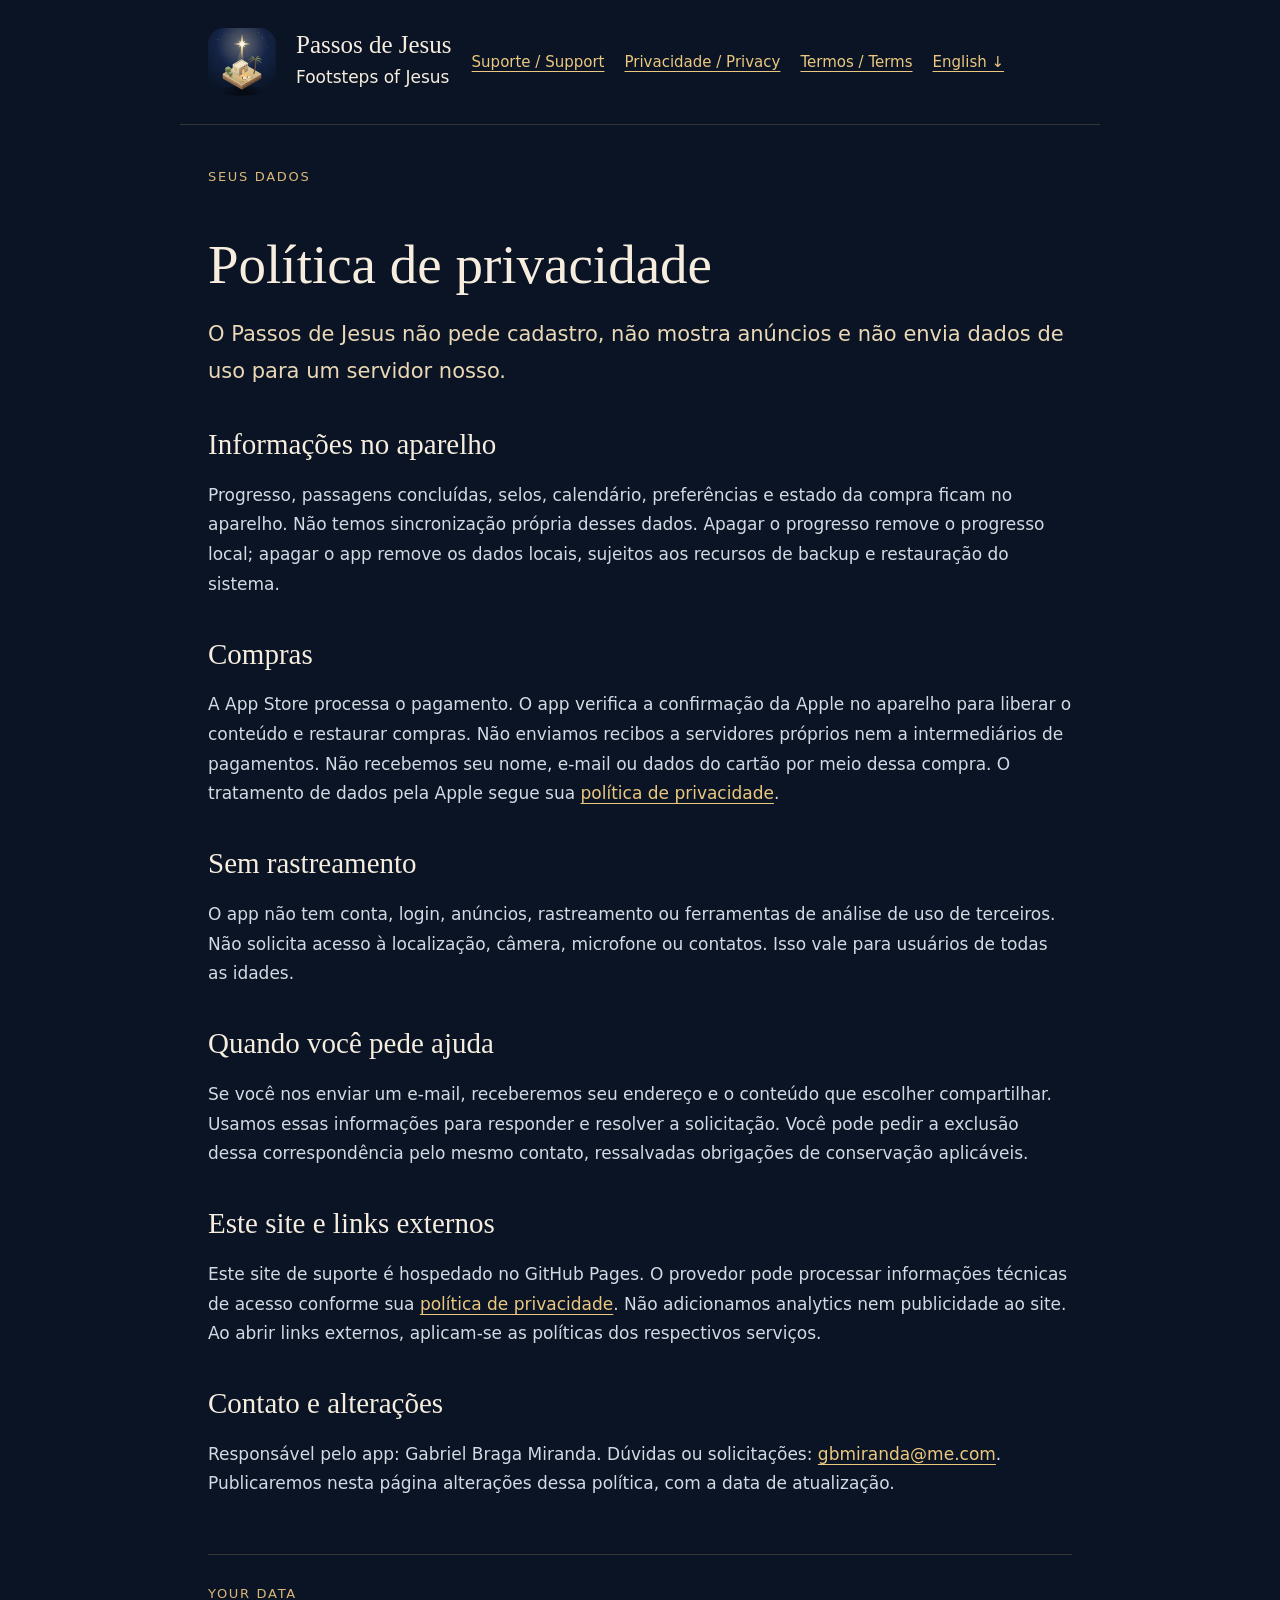
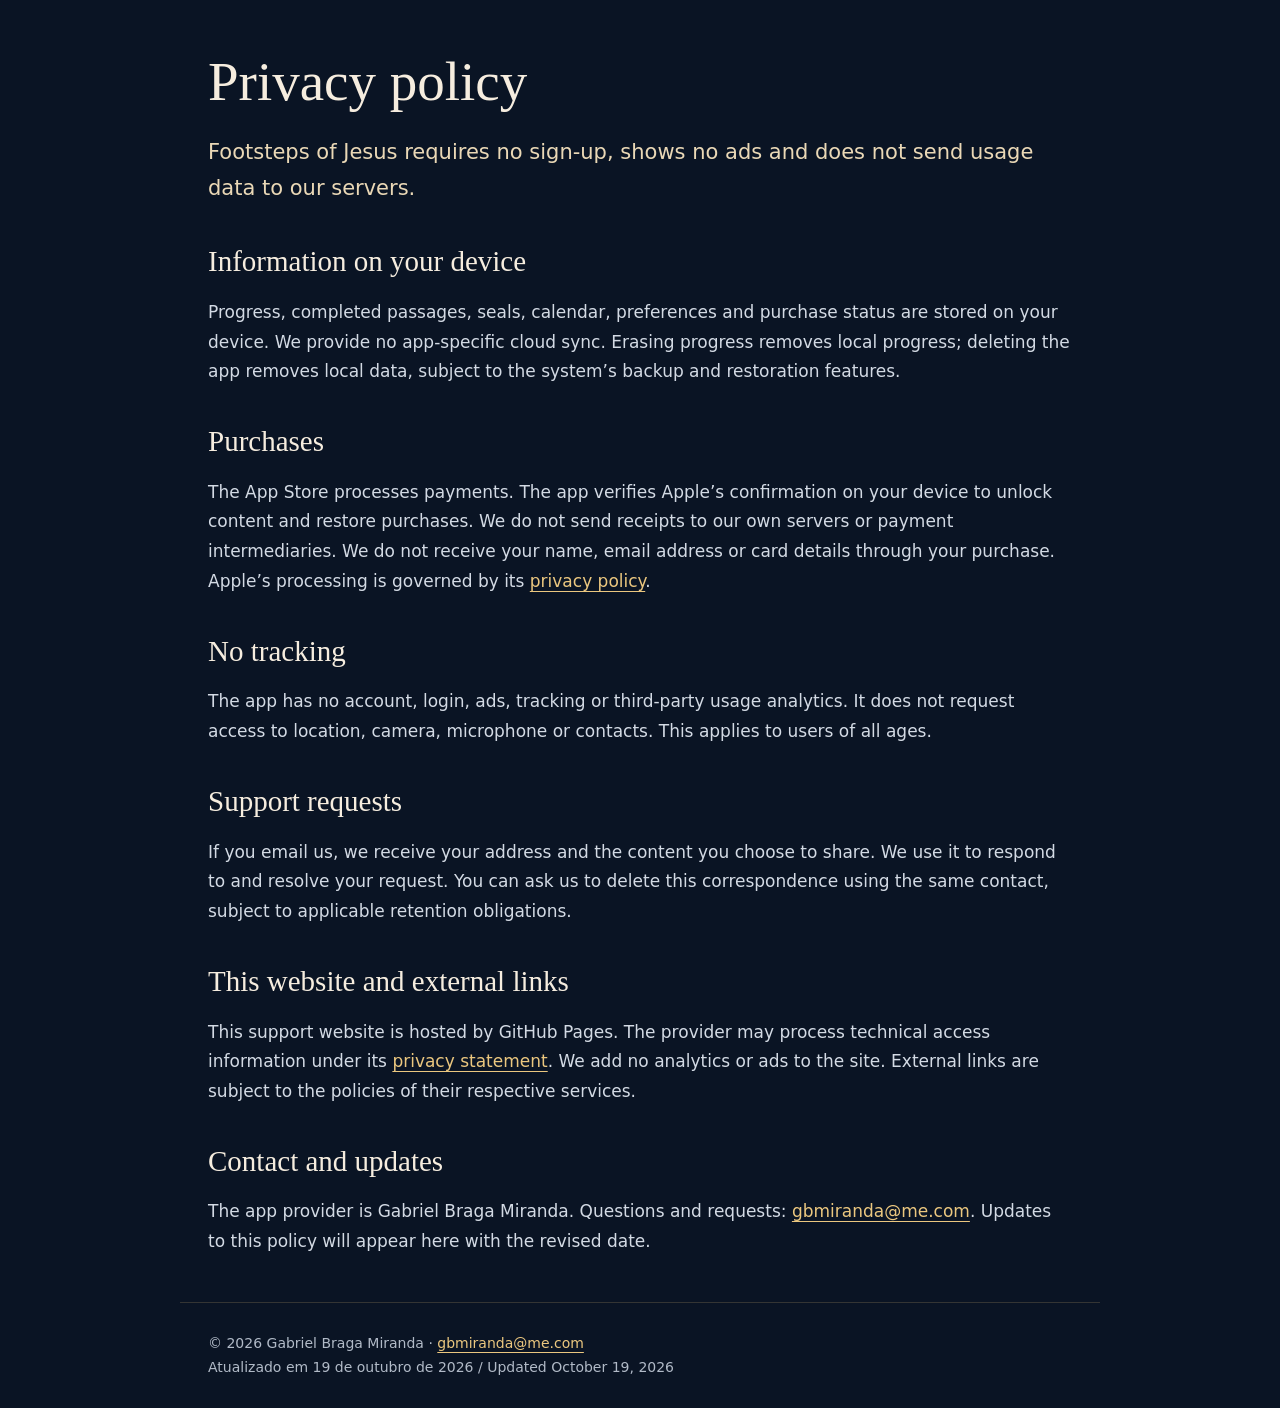
==== privacidade.html @ 1ab868c0 "Publica suporte e políticas do Passos de Jesus" ====
<!doctype html><html lang="pt-BR"><head><meta charset="utf-8"><meta name="viewport" content="width=device-width,initial-scale=1"><title>Privacidade · Passos de Jesus</title><meta name="description" content="Suporte, privacidade e informações sobre o Passos de Jesus / Footsteps of Jesus."><link rel="stylesheet" href="style.css"><link rel="icon" href="icone.png"></head><body><header><img src="icone.png" alt="" width="68" height="68"><div><strong>Passos de Jesus</strong><div lang="en">Footsteps of Jesus</div></div><nav aria-label="Navegação"><a href="index.html">Suporte / Support</a><a href="privacidade.html">Privacidade / Privacy</a><a href="termos.html">Termos / Terms</a><a href="#english" lang="en">English ↓</a></nav></header><main><p class="tag">Seus dados</p><h1>Política de privacidade</h1><p class="intro">O Passos de Jesus não pede cadastro, não mostra anúncios e não envia dados de uso para um servidor nosso.</p><h2>Informações no aparelho</h2><p>Progresso, passagens concluídas, selos, calendário, preferências e estado da compra ficam no aparelho. Não temos sincronização própria desses dados. Apagar o progresso remove o progresso local; apagar o app remove os dados locais, sujeitos aos recursos de backup e restauração do sistema.</p><h2>Compras</h2><p>A App Store processa o pagamento. O app verifica a confirmação da Apple no aparelho para liberar o conteúdo e restaurar compras. Não enviamos recibos a servidores próprios nem a intermediários de pagamentos. Não recebemos seu nome, e-mail ou dados do cartão por meio dessa compra. O tratamento de dados pela Apple segue sua <a href="https://www.apple.com/legal/privacy/">política de privacidade</a>.</p><h2>Sem rastreamento</h2><p>O app não tem conta, login, anúncios, rastreamento ou ferramentas de análise de uso de terceiros. Não solicita acesso à localização, câmera, microfone ou contatos. Isso vale para usuários de todas as idades.</p><h2>Quando você pede ajuda</h2><p>Se você nos enviar um e-mail, receberemos seu endereço e o conteúdo que escolher compartilhar. Usamos essas informações para responder e resolver a solicitação. Você pode pedir a exclusão dessa correspondência pelo mesmo contato, ressalvadas obrigações de conservação aplicáveis.</p><h2>Este site e links externos</h2><p>Este site de suporte é hospedado no GitHub Pages. O provedor pode processar informações técnicas de acesso conforme sua <a href="https://docs.github.com/en/site-policy/privacy-policies/github-general-privacy-statement">política de privacidade</a>. Não adicionamos analytics nem publicidade ao site. Ao abrir links externos, aplicam-se as políticas dos respectivos serviços.</p><h2>Contato e alterações</h2><p>Responsável pelo app: Gabriel Braga Miranda. Dúvidas ou solicitações: <a href="mailto:gbmiranda@me.com">gbmiranda@me.com</a>. Publicaremos nesta página alterações dessa política, com a data de atualização.</p><section class="en" id="english" lang="en"><p class="tag">Your data</p><h1>Privacy policy</h1><p class="intro">Footsteps of Jesus requires no sign-up, shows no ads and does not send usage data to our servers.</p><h2>Information on your device</h2><p>Progress, completed passages, seals, calendar, preferences and purchase status are stored on your device. We provide no app-specific cloud sync. Erasing progress removes local progress; deleting the app removes local data, subject to the system’s backup and restoration features.</p><h2>Purchases</h2><p>The App Store processes payments. The app verifies Apple’s confirmation on your device to unlock content and restore purchases. We do not send receipts to our own servers or payment intermediaries. We do not receive your name, email address or card details through your purchase. Apple’s processing is governed by its <a href="https://www.apple.com/legal/privacy/">privacy policy</a>.</p><h2>No tracking</h2><p>The app has no account, login, ads, tracking or third-party usage analytics. It does not request access to location, camera, microphone or contacts. This applies to users of all ages.</p><h2>Support requests</h2><p>If you email us, we receive your address and the content you choose to share. We use it to respond to and resolve your request. You can ask us to delete this correspondence using the same contact, subject to applicable retention obligations.</p><h2>This website and external links</h2><p>This support website is hosted by GitHub Pages. The provider may process technical access information under its <a href="https://docs.github.com/en/site-policy/privacy-policies/github-general-privacy-statement">privacy statement</a>. We add no analytics or ads to the site. External links are subject to the policies of their respective services.</p><h2>Contact and updates</h2><p>The app provider is Gabriel Braga Miranda. Questions and requests: <a href="mailto:gbmiranda@me.com">gbmiranda@me.com</a>. Updates to this policy will appear here with the revised date.</p></section></main><footer>© 2026 Gabriel Braga Miranda · <a href="mailto:gbmiranda@me.com">gbmiranda@me.com</a><br>Atualizado em 19 de outubro de 2026 / Updated October 19, 2026</footer></body></html>
---- style.css ----
*{box-sizing:border-box}html{scroll-behavior:smooth}body{margin:0;background:#0a1424;color:#f6eddf;font:17px/1.75 system-ui,-apple-system,sans-serif}a{color:#ebc77f;text-underline-offset:4px}a:focus-visible{outline:3px solid #ebc77f;outline-offset:5px}header,main,footer{max-width:920px;margin:auto;padding:28px}header{border-bottom:1px solid #e9c27c30;display:flex;gap:20px;align-items:center;flex-wrap:wrap}header img{width:68px;height:68px;border-radius:16px}header strong{font:25px Georgia,serif}nav{display:flex;gap:20px;flex-wrap:wrap;font-size:15px}h1{font:clamp(34px,6vw,55px)/1.12 Georgia,serif;max-width:720px;margin:45px 0 20px}h2{font:29px/1.3 Georgia,serif;margin:36px 0 12px}h3{font-size:19px;margin-top:26px}p,li{color:#d3dae4}.intro{font-size:21px;color:#ead8b6}.tag{font-size:13px;letter-spacing:.13em;text-transform:uppercase;color:#dab77a}.box{padding:22px 26px;background:#142239;border:1px solid #e9c27c30;border-radius:18px;margin:30px 0}.en{border-top:1px solid #e9c27c30;margin-top:55px;padding-top:15px}footer{border-top:1px solid #e9c27c30;font-size:14px;color:#b1bac7}.button{display:inline-block;border:1px solid #ebc77f;border-radius:30px;padding:8px 22px;text-decoration:none;margin:4px 12px 4px 0}@media(max-width:500px){header,main,footer{padding:22px}nav{gap:15px}.box{padding:18px}}@media(prefers-reduced-motion:reduce){html{scroll-behavior:auto}}
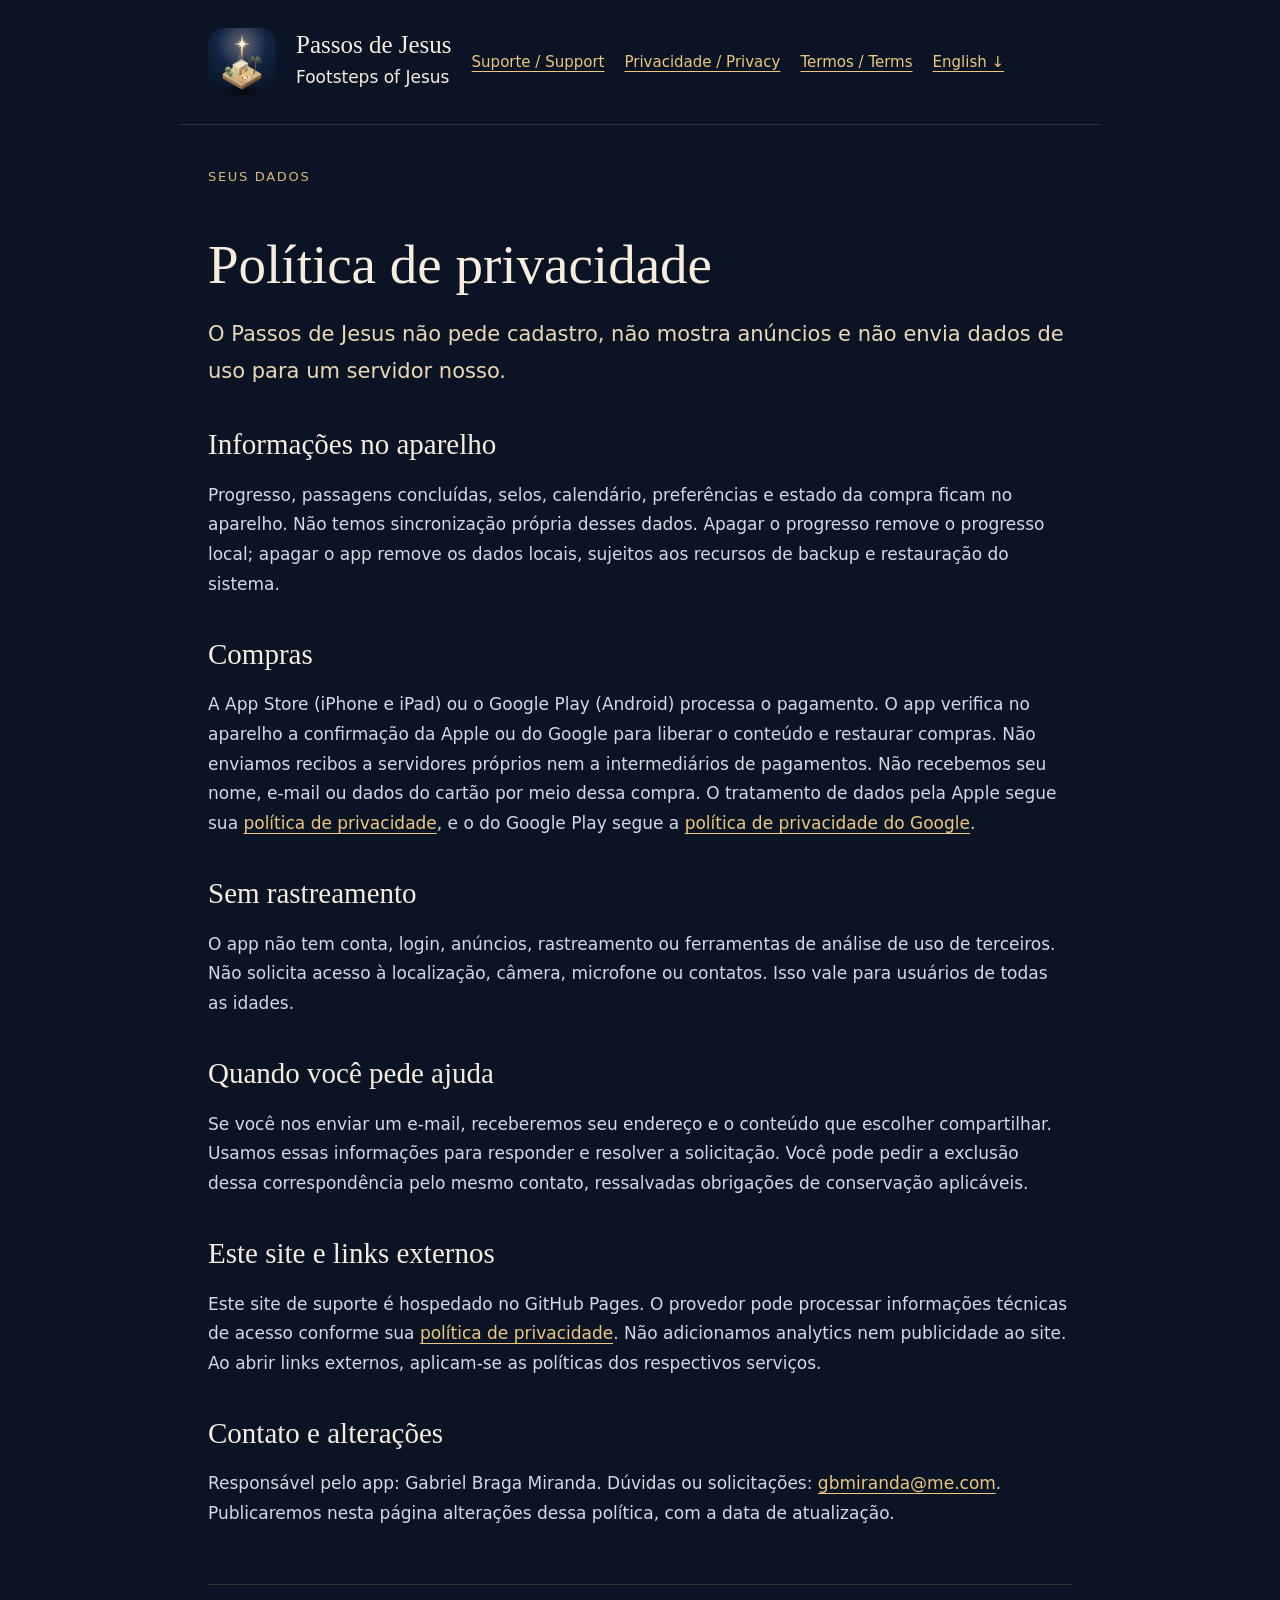
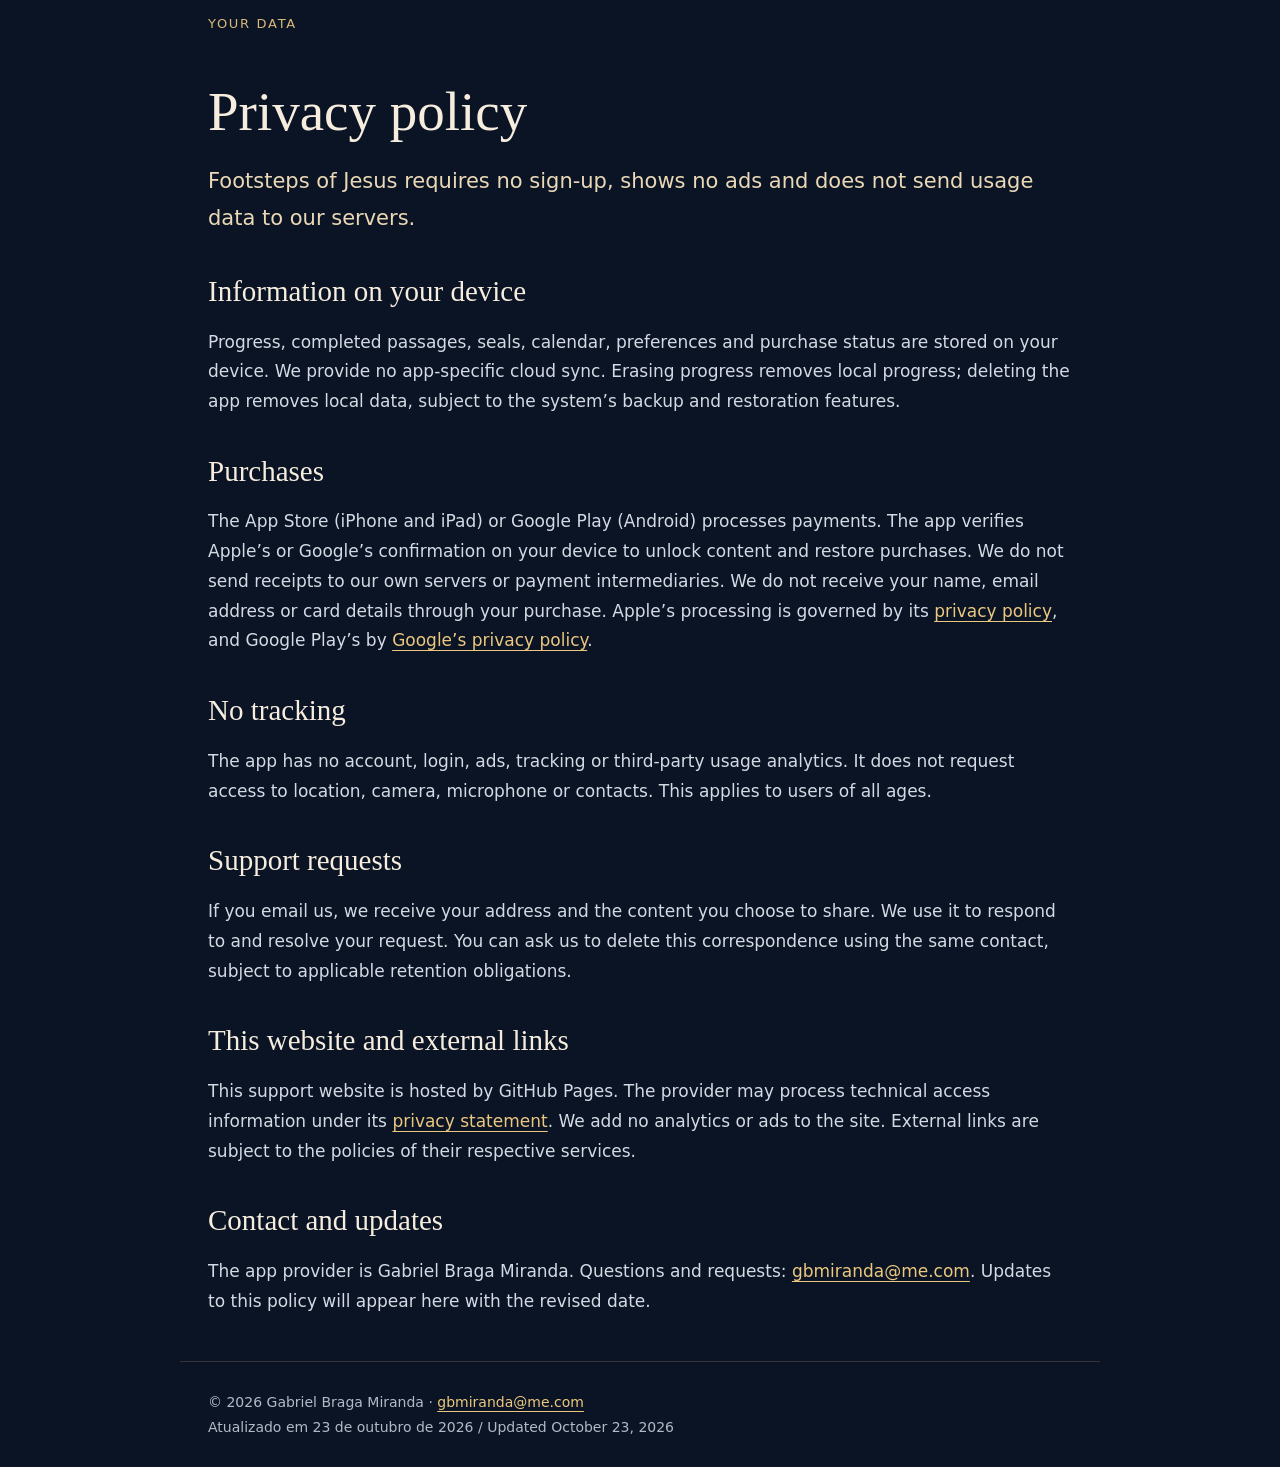
==== commit 8e4a1c96: "site: política, termos e suporte citam o Google Play (compra no Android) Co-Authored-By: Claude Sonn" ====
--- a/privacidade.html
+++ b/privacidade.html
@@ -1 +1 @@
-<!doctype html><html lang="pt-BR"><head><meta charset="utf-8"><meta name="viewport" content="width=device-width,initial-scale=1"><title>Privacidade · Passos de Jesus</title><meta name="description" content="Suporte, privacidade e informações sobre o Passos de Jesus / Footsteps of Jesus."><link rel="stylesheet" href="style.css"><link rel="icon" href="icone.png"></head><body><header><img src="icone.png" alt="" width="68" height="68"><div><strong>Passos de Jesus</strong><div lang="en">Footsteps of Jesus</div></div><nav aria-label="Navegação"><a href="index.html">Suporte / Support</a><a href="privacidade.html">Privacidade / Privacy</a><a href="termos.html">Termos / Terms</a><a href="#english" lang="en">English ↓</a></nav></header><main><p class="tag">Seus dados</p><h1>Política de privacidade</h1><p class="intro">O Passos de Jesus não pede cadastro, não mostra anúncios e não envia dados de uso para um servidor nosso.</p><h2>Informações no aparelho</h2><p>Progresso, passagens concluídas, selos, calendário, preferências e estado da compra ficam no aparelho. Não temos sincronização própria desses dados. Apagar o progresso remove o progresso local; apagar o app remove os dados locais, sujeitos aos recursos de backup e restauração do sistema.</p><h2>Compras</h2><p>A App Store processa o pagamento. O app verifica a confirmação da Apple no aparelho para liberar o conteúdo e restaurar compras. Não enviamos recibos a servidores próprios nem a intermediários de pagamentos. Não recebemos seu nome, e-mail ou dados do cartão por meio dessa compra. O tratamento de dados pela Apple segue sua <a href="https://www.apple.com/legal/privacy/">política de privacidade</a>.</p><h2>Sem rastreamento</h2><p>O app não tem conta, login, anúncios, rastreamento ou ferramentas de análise de uso de terceiros. Não solicita acesso à localização, câmera, microfone ou contatos. Isso vale para usuários de todas as idades.</p><h2>Quando você pede ajuda</h2><p>Se você nos enviar um e-mail, receberemos seu endereço e o conteúdo que escolher compartilhar. Usamos essas informações para responder e resolver a solicitação. Você pode pedir a exclusão dessa correspondência pelo mesmo contato, ressalvadas obrigações de conservação aplicáveis.</p><h2>Este site e links externos</h2><p>Este site de suporte é hospedado no GitHub Pages. O provedor pode processar informações técnicas de acesso conforme sua <a href="https://docs.github.com/en/site-policy/privacy-policies/github-general-privacy-statement">política de privacidade</a>. Não adicionamos analytics nem publicidade ao site. Ao abrir links externos, aplicam-se as políticas dos respectivos serviços.</p><h2>Contato e alterações</h2><p>Responsável pelo app: Gabriel Braga Miranda. Dúvidas ou solicitações: <a href="mailto:gbmiranda@me.com">gbmiranda@me.com</a>. Publicaremos nesta página alterações dessa política, com a data de atualização.</p><section class="en" id="english" lang="en"><p class="tag">Your data</p><h1>Privacy policy</h1><p class="intro">Footsteps of Jesus requires no sign-up, shows no ads and does not send usage data to our servers.</p><h2>Information on your device</h2><p>Progress, completed passages, seals, calendar, preferences and purchase status are stored on your device. We provide no app-specific cloud sync. Erasing progress removes local progress; deleting the app removes local data, subject to the system’s backup and restoration features.</p><h2>Purchases</h2><p>The App Store processes payments. The app verifies Apple’s confirmation on your device to unlock content and restore purchases. We do not send receipts to our own servers or payment intermediaries. We do not receive your name, email address or card details through your purchase. Apple’s processing is governed by its <a href="https://www.apple.com/legal/privacy/">privacy policy</a>.</p><h2>No tracking</h2><p>The app has no account, login, ads, tracking or third-party usage analytics. It does not request access to location, camera, microphone or contacts. This applies to users of all ages.</p><h2>Support requests</h2><p>If you email us, we receive your address and the content you choose to share. We use it to respond to and resolve your request. You can ask us to delete this correspondence using the same contact, subject to applicable retention obligations.</p><h2>This website and external links</h2><p>This support website is hosted by GitHub Pages. The provider may process technical access information under its <a href="https://docs.github.com/en/site-policy/privacy-policies/github-general-privacy-statement">privacy statement</a>. We add no analytics or ads to the site. External links are subject to the policies of their respective services.</p><h2>Contact and updates</h2><p>The app provider is Gabriel Braga Miranda. Questions and requests: <a href="mailto:gbmiranda@me.com">gbmiranda@me.com</a>. Updates to this policy will appear here with the revised date.</p></section></main><footer>© 2026 Gabriel Braga Miranda · <a href="mailto:gbmiranda@me.com">gbmiranda@me.com</a><br>Atualizado em 19 de outubro de 2026 / Updated October 19, 2026</footer></body></html>+<!doctype html><html lang="pt-BR"><head><meta charset="utf-8"><meta name="viewport" content="width=device-width,initial-scale=1"><title>Privacidade · Passos de Jesus</title><meta name="description" content="Suporte, privacidade e informações sobre o Passos de Jesus / Footsteps of Jesus."><link rel="stylesheet" href="style.css"><link rel="icon" href="icone.png"></head><body><header><img src="icone.png" alt="" width="68" height="68"><div><strong>Passos de Jesus</strong><div lang="en">Footsteps of Jesus</div></div><nav aria-label="Navegação"><a href="index.html">Suporte / Support</a><a href="privacidade.html">Privacidade / Privacy</a><a href="termos.html">Termos / Terms</a><a href="#english" lang="en">English ↓</a></nav></header><main><p class="tag">Seus dados</p><h1>Política de privacidade</h1><p class="intro">O Passos de Jesus não pede cadastro, não mostra anúncios e não envia dados de uso para um servidor nosso.</p><h2>Informações no aparelho</h2><p>Progresso, passagens concluídas, selos, calendário, preferências e estado da compra ficam no aparelho. Não temos sincronização própria desses dados. Apagar o progresso remove o progresso local; apagar o app remove os dados locais, sujeitos aos recursos de backup e restauração do sistema.</p><h2>Compras</h2><p>A App Store (iPhone e iPad) ou o Google Play (Android) processa o pagamento. O app verifica no aparelho a confirmação da Apple ou do Google para liberar o conteúdo e restaurar compras. Não enviamos recibos a servidores próprios nem a intermediários de pagamentos. Não recebemos seu nome, e-mail ou dados do cartão por meio dessa compra. O tratamento de dados pela Apple segue sua <a href="https://www.apple.com/legal/privacy/">política de privacidade</a>, e o do Google Play segue a <a href="https://policies.google.com/privacy">política de privacidade do Google</a>.</p><h2>Sem rastreamento</h2><p>O app não tem conta, login, anúncios, rastreamento ou ferramentas de análise de uso de terceiros. Não solicita acesso à localização, câmera, microfone ou contatos. Isso vale para usuários de todas as idades.</p><h2>Quando você pede ajuda</h2><p>Se você nos enviar um e-mail, receberemos seu endereço e o conteúdo que escolher compartilhar. Usamos essas informações para responder e resolver a solicitação. Você pode pedir a exclusão dessa correspondência pelo mesmo contato, ressalvadas obrigações de conservação aplicáveis.</p><h2>Este site e links externos</h2><p>Este site de suporte é hospedado no GitHub Pages. O provedor pode processar informações técnicas de acesso conforme sua <a href="https://docs.github.com/en/site-policy/privacy-policies/github-general-privacy-statement">política de privacidade</a>. Não adicionamos analytics nem publicidade ao site. Ao abrir links externos, aplicam-se as políticas dos respectivos serviços.</p><h2>Contato e alterações</h2><p>Responsável pelo app: Gabriel Braga Miranda. Dúvidas ou solicitações: <a href="mailto:gbmiranda@me.com">gbmiranda@me.com</a>. Publicaremos nesta página alterações dessa política, com a data de atualização.</p><section class="en" id="english" lang="en"><p class="tag">Your data</p><h1>Privacy policy</h1><p class="intro">Footsteps of Jesus requires no sign-up, shows no ads and does not send usage data to our servers.</p><h2>Information on your device</h2><p>Progress, completed passages, seals, calendar, preferences and purchase status are stored on your device. We provide no app-specific cloud sync. Erasing progress removes local progress; deleting the app removes local data, subject to the system’s backup and restoration features.</p><h2>Purchases</h2><p>The App Store (iPhone and iPad) or Google Play (Android) processes payments. The app verifies Apple’s or Google’s confirmation on your device to unlock content and restore purchases. We do not send receipts to our own servers or payment intermediaries. We do not receive your name, email address or card details through your purchase. Apple’s processing is governed by its <a href="https://www.apple.com/legal/privacy/">privacy policy</a>, and Google Play’s by <a href="https://policies.google.com/privacy">Google’s privacy policy</a>.</p><h2>No tracking</h2><p>The app has no account, login, ads, tracking or third-party usage analytics. It does not request access to location, camera, microphone or contacts. This applies to users of all ages.</p><h2>Support requests</h2><p>If you email us, we receive your address and the content you choose to share. We use it to respond to and resolve your request. You can ask us to delete this correspondence using the same contact, subject to applicable retention obligations.</p><h2>This website and external links</h2><p>This support website is hosted by GitHub Pages. The provider may process technical access information under its <a href="https://docs.github.com/en/site-policy/privacy-policies/github-general-privacy-statement">privacy statement</a>. We add no analytics or ads to the site. External links are subject to the policies of their respective services.</p><h2>Contact and updates</h2><p>The app provider is Gabriel Braga Miranda. Questions and requests: <a href="mailto:gbmiranda@me.com">gbmiranda@me.com</a>. Updates to this policy will appear here with the revised date.</p></section></main><footer>© 2026 Gabriel Braga Miranda · <a href="mailto:gbmiranda@me.com">gbmiranda@me.com</a><br>Atualizado em 23 de outubro de 2026 / Updated October 23, 2026</footer></body></html>
